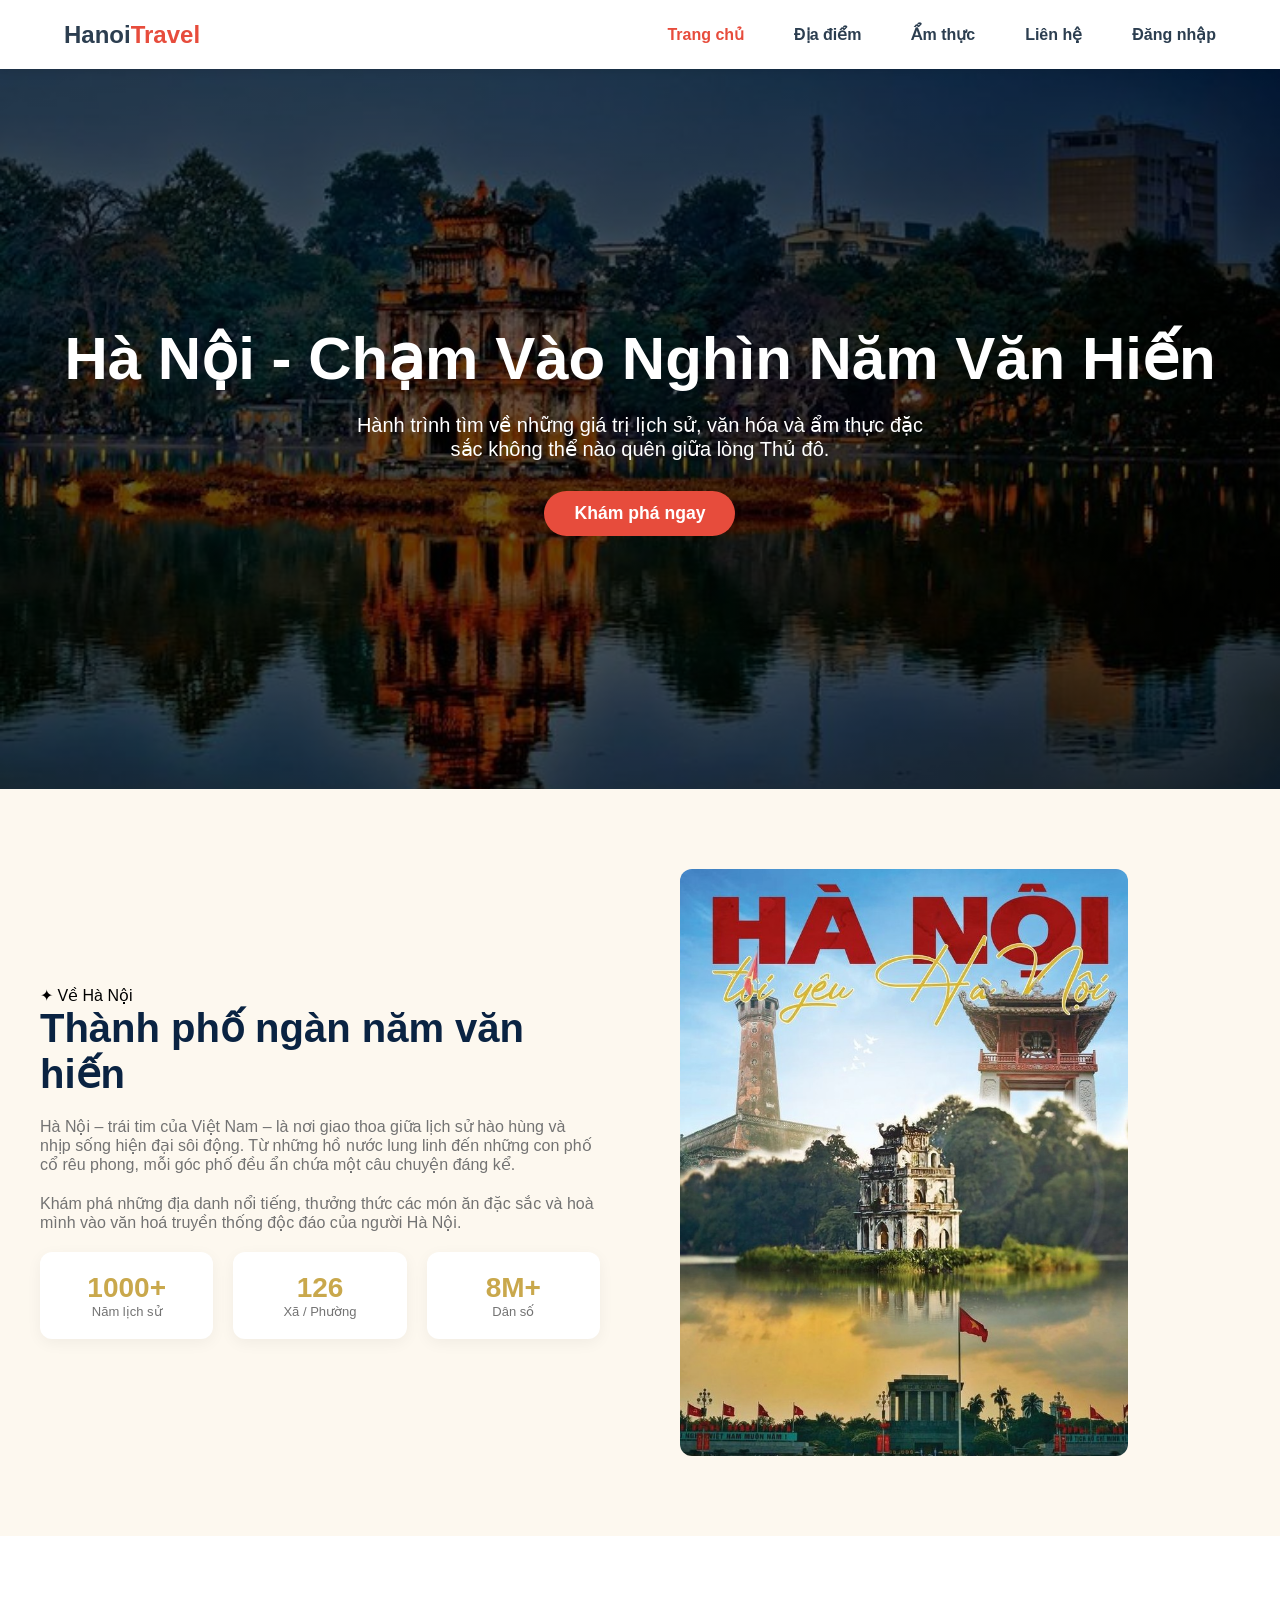
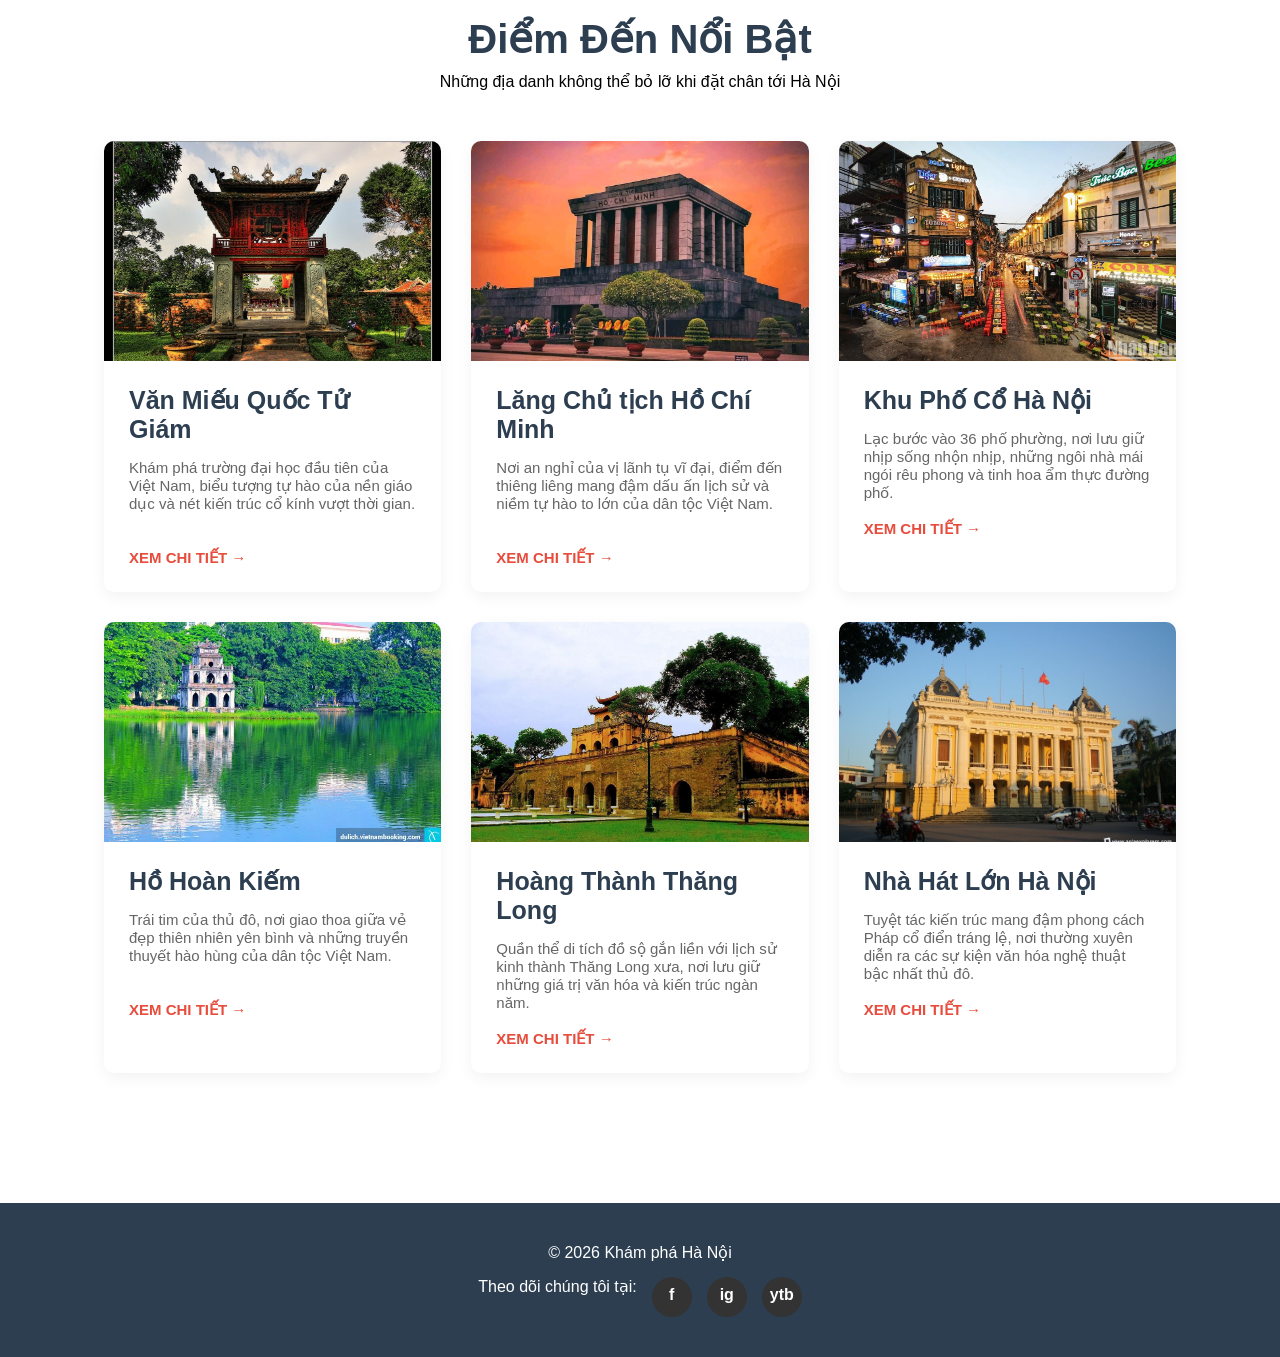
==== index.html @ e605c624 "first commit" ====
<!doctype html>
<html lang="vi">
  <head>
    <meta charset="UTF-8" />
    <meta name="viewport" content="width=device-width, initial-scale=1.0" />
    <title>Khám phá Hà Nội</title>
    <link rel="stylesheet" href="style.css" />
  </head>
  <body>
    <header class="header">
      <div class="logo">
        <a href="index.html"
          ><h2>Hanoi<span>Travel</span></h2></a
        >
      </div>

      <input type="checkbox" id="menu-toggle" class="menu-toggle" />
      <label for="menu-toggle" class="nut-menu">
        <span></span>
        <span></span>
        <span></span>
      </label>

      <nav class="menu">
        <ul>
          <li><a href="index.html" class="active">Trang chủ</a></li>
          <li><a href="#featured">Địa điểm</a></li>
          <li><a href="amthuc.html">Ẩm thực</a></li>
          <li><a href="lienhe.html">Liên hệ</a></li>
        </ul>
      </nav>
      <a href="dangnhap.html" class="login" id="authButton">Đăng nhập</a>
    </header>

    <section class="banner">
      <div class="banner-noidung">
        <h1>Hà Nội - Chạm Vào Nghìn Năm Văn Hiến</h1>
        <p>
          Hành trình tìm về những giá trị lịch sử, văn hóa và ẩm thực đặc sắc
          không thể nào quên giữa lòng Thủ đô.
        </p>
        <a href="#featured" class="nutkhampha">Khám phá ngay</a>
      </div>
    </section>
    <section class="khu-vuc gioi-thieu">
      <div class="khung">
        <div class="luoi-gioi-thieu">
          <div class="noi-dung">
            <div class="nhan-muc">✦ Về Hà Nội</div>
            <h2>Thành phố ngàn năm văn hiến</h2>

            <p>
              Hà Nội – trái tim của Việt Nam – là nơi giao thoa giữa lịch sử hào
              hùng và nhịp sống hiện đại sôi động. Từ những hồ nước lung linh
              đến những con phố cổ rêu phong, mỗi góc phố đều ẩn chứa một câu
              chuyện đáng kể.
            </p>

            <p>
              Khám phá những địa danh nổi tiếng, thưởng thức các món ăn đặc sắc
              và hoà mình vào văn hoá truyền thống độc đáo của người Hà Nội.
            </p>

            <div class="thong-ke">
              <div class="o-thong-ke">
                <span class="so">1000+</span>
                <div class="nhan">Năm lịch sử</div>
              </div>

              <div class="o-thong-ke">
                <span class="so">126</span>
                <div class="nhan">Xã / Phường</div>
              </div>

              <div class="o-thong-ke">
                <span class="so">8M+</span>
                <div class="nhan">Dân số</div>
              </div>
            </div>
          </div>
          <div class="hinh">
            <img src="img/hanoi.jpg" alt="Hà Nội" />
          </div>
        </div>
      </div>
    </section>
    <section id="featured" class="diemnoibat">
      <div class="tieude">
        <h2>Điểm Đến Nổi Bật</h2>
        <p>Những địa danh không thể bỏ lỡ khi đặt chân tới Hà Nội</p>
      </div>

      <div class="luoi">
        <article class="baiviet">
          <div class="anh">
            <img src="img/vanmieu.jpg" alt="Văn Miếu" />
          </div>
          <div class="nd">
            <h3>Văn Miếu Quốc Tử Giám</h3>
            <p>
              Khám phá trường đại học đầu tiên của Việt Nam, biểu tượng tự hào
              của nền giáo dục và nét kiến trúc cổ kính vượt thời gian.
            </p>
            <a href="diadiem/vanmieu.html" class="chitiet"
              >Xem chi tiết &rarr;</a
            >
          </div>
        </article>
        <article class="baiviet">
          <div class="anh">
            <img src="img/langchutich.jpg" alt="Lăng Chủ tịch Hồ Chí Minh" />
          </div>
          <div class="nd">
            <h3>Lăng Chủ tịch Hồ Chí Minh</h3>
            <p>
              Nơi an nghỉ của vị lãnh tụ vĩ đại, điểm đến thiêng liêng mang đậm
              dấu ấn lịch sử và niềm tự hào to lớn của dân tộc Việt Nam.
            </p>
            <a href="diadiem/lang.html" class="chitiet">Xem chi tiết &rarr;</a>
          </div>
        </article>

        <article class="baiviet">
          <div class="anh">
            <img src="img/phoco.jpg" alt="Phố Cổ Hà Nội" />
          </div>
          <div class="nd">
            <h3>Khu Phố Cổ Hà Nội</h3>
            <p>
              Lạc bước vào 36 phố phường, nơi lưu giữ nhịp sống nhộn nhịp, những
              ngôi nhà mái ngói rêu phong và tinh hoa ẩm thực đường phố.
            </p>
            <a href="diadiem/khuphoco.html" class="chitiet"
              >Xem chi tiết &rarr;</a
            >
          </div>
        </article>

        <article class="baiviet">
          <div class="anh">
            <img src="img/hohoankiem.jpg" alt="Hồ Hoàn Kiếm" />
          </div>
          <div class="nd">
            <h3>Hồ Hoàn Kiếm</h3>
            <p>
              Trái tim của thủ đô, nơi giao thoa giữa vẻ đẹp thiên nhiên yên
              bình và những truyền thuyết hào hùng của dân tộc Việt Nam.
            </p>
            <a href="diadiem/hohoankiem.html" class="chitiet"
              >Xem chi tiết &rarr;</a
            >
          </div>
        </article>
        <article class="baiviet">
          <div class="anh">
            <img
              src="img/hoangthanhthanglong.jpg"
              alt="Hoàng Thành Thăng Long"
            />
          </div>
          <div class="nd">
            <h3>Hoàng Thành Thăng Long</h3>
            <p>
              Quần thể di tích đồ sộ gắn liền với lịch sử kinh thành Thăng Long
              xưa, nơi lưu giữ những giá trị văn hóa và kiến trúc ngàn năm.
            </p>
            <a href="diadiem/thanglong.html" class="chitiet"
              >Xem chi tiết &rarr;</a
            >
          </div>
        </article>
        <article class="baiviet">
          <div class="anh">
            <img src="img/nhahatlon.jpg" alt="Nhà Hát Lớn Hà Nội" />
          </div>
          <div class="nd">
            <h3>Nhà Hát Lớn Hà Nội</h3>
            <p>
              Tuyệt tác kiến trúc mang đậm phong cách Pháp cổ điển tráng lệ, nơi
              thường xuyên diễn ra các sự kiện văn hóa nghệ thuật bậc nhất thủ
              đô.
            </p>
            <a href="diadiem/nhahat.html" class="chitiet"
              >Xem chi tiết &rarr;</a
            >
          </div>
        </article>
      </div>
    </section>

    <footer class="footer">
      <p>&copy; 2026 Khám phá Hà Nội</p>
      <div class="mangxh">
        <span>Theo dõi chúng tôi tại:</span>
        <a href="https://facebook.com" class="lienket fb" target="_blank">f</a>
        <a
          href="https://instagram.com"
          class="lienket instagram"
          target="_blank"
          >ig</a
        >
        <a href="https://youtube.com" class="lienket ytb" target="_blank"
          >ytb</a
        >
      </div>
    </footer>
    <script src="script.js"></script>
  </body>
</html>
---- style.css ----
* {
  margin: 0;
  padding: 0;
  box-sizing: border-box;
  font-family: "Segoe UI", Tahoma, Geneva, Verdana, sans-serif;
}
a {
  text-decoration: none;
  color: inherit;
}
.header {
  display: flex;
  justify-content: space-between;
  align-items: center;
  padding: 15px 5%;
  background-color: #ffffff;
  box-shadow: 0 2px 10px rgba(0, 0, 0, 0.1);
  position: sticky;
  top: 0;
  z-index: 1000;
}
.logo h2 {
  color: #2c3e50;
  font-size: 24px;
}
.logo span {
  color: #e74c3c;
}
.menu {
  padding: 10px 50px;
  margin-left: auto;
}
.menu ul {
  display: flex;
  list-style: none;
  gap: 50px;
  align-items: center;
}
.menu a {
  color: #2c3e50;
  transition: color 0.3s;
  font-weight: 700;
}
.menu a:hover,
.menu a.active {
  color: #e74c3c;
}
.header-right {
  display: flex;
  align-items: center;
  gap: 20px;
}

.login {
  font-weight: bold;
  color: #2c3e50;
}

.menu-toggle {
  display: none;
}
.nut-menu {
  display: none;
  flex-direction: column;
  cursor: pointer;
  gap: 4px;
  padding: 5px;
}
.nut-menu span {
  width: 25px;
  height: 3px;
  background: #555;
  transition: 0.3s;
  border-radius: 2px;
}
.menu ul {
  transition: all 0.3s ease;
}
.menu-toggle:checked ~ .menu ul {
  opacity: 1;
  visibility: visible;
  transform: translateY(0);
}
.banner {
  background-image:
    linear-gradient(rgba(0, 0, 0, 0.6), rgba(0, 0, 0, 0.6)), url("img/ho.jpg");
  background-position: center;
  background-size: cover;
  background-repeat: no-repeat;
  height: 80vh;
  display: flex;
  justify-content: center;
  align-items: center;
  text-align: center;
  color: white;
  padding: 0 20px;
}
.banner-noidung h1 {
  font-size: 60px;
  margin-bottom: 20px;
}
.banner-noidung p {
  font-size: 20px;
  margin-bottom: 30px;
  max-width: 600px;
  margin-left: auto;
  margin-right: auto;
}
.nutkhampha {
  display: inline-block;
  background-color: #e74c3c;
  color: white;
  padding: 12px 30px;
  border-radius: 25px;
  font-size: 1.1rem;
  font-weight: bold;
  transition:
    background-color 0.3s,
    transform 1s;
}
.nutkhampha:hover {
  background-color: #c0392b;
  transform: translateY(-3px);
}

.khu-vuc {
  padding: 80px 30px;
}

.khu-vuc-nho {
  padding: 50px 30px;
}

.khung {
  max-width: 1200px;
  margin: 0 auto;
}

.gioi-thieu {
  background: #fdf8ef;
}

.luoi-gioi-thieu {
  display: grid;
  grid-template-columns: 1fr 1fr;
  gap: 80px;
  align-items: center;
}

.noi-dung h2 {
  font-size: 40px;
  font-weight: bold;
  color: #0a2342;
  margin-bottom: 20px;
}

.noi-dung p {
  color: #737373;
  margin-bottom: 20px;
}

.thong-ke {
  display: flex;
  grid-template-columns: repeat(3, 1fr);
  justify-content: center;
  gap: 20px;
}

.o-thong-ke {
  flex: 1;
  text-align: center;
  padding: 20px;
  background: #fff;
  border-radius: 12px;
  box-shadow: 0 4px 15px rgba(0, 0, 0, 0.05);
}

.so {
  font-size: 28px;
  font-weight: bold;
  color: #c9a84c;
}

.nhan {
  font-size: 13px;
  color: #737373;
}

.hinh {
  position: relative;
  border-radius: 12px;
  overflow: hidden;
  width: 80%;
}

.hinh img {
  width: 100%;
  height: auto;
  display: block;
}

.diemnoibat {
  padding: 80px 5%;
  max-width: 1200px;
  margin: 0 auto;
}
.tieude {
  text-align: center;
  margin-bottom: 50px;
}
.tieude h2 {
  font-size: 40px;
  color: #2c3e50;
  margin-bottom: 10px;
}
.luoi {
  display: grid;
  grid-template-columns: repeat(auto-fit, minmax(300px, 1fr));
  gap: 30px;
}
.baiviet {
  background: white;
  border-radius: 10px;
  overflow: hidden;
  box-shadow: 0 5px 15px rgba(0, 0, 0, 0.05);
  transition:
    transform 0.3s ease,
    box-shadow 0.3s ease;
}
.baiviet:hover {
  transform: translateY(-10px);
  box-shadow: 0 15px 30px rgba(0, 0, 0, 0.15);
}
.anh {
  width: 100%;
  height: 220px;
  overflow: hidden;
}
.anh img {
  width: 100%;
  height: 100%;
  object-fit: cover;
  transition: transform 0.5s ease;
}
.baiviet:hover .anh img {
  transform: scale(1.1);
}
.nd {
  padding: 25px;
}
.nd h3 {
  font-size: 25px;
  color: #2c3e50;
  margin-bottom: 15px;
}
.nd p {
  color: #666;
  font-size: 15px;
  margin-bottom: 20px;
  height: 70px;
}
.chitiet {
  color: #e74c3c;
  font-weight: bold;
  font-size: 15px;
  text-transform: uppercase;
}
.chitiet:hover {
  text-decoration: underline;
}
.footer {
  background-color: #2c3e50;
  color: white;
  text-align: center;
  padding: 40px 20px;
  margin-top: 50px;
}

.mangxh {
  display: flex;
  justify-content: center;
  gap: 15px;
  margin-top: 15px;
}

.footer .lienket {
  display: flex;
  align-items: center;
  justify-content: center;
  width: 40px;
  height: 40px;
  border-radius: 50%;
  color: white;
  text-decoration: none;
  font-weight: bold;
  transition: 0.3s ease;
  font-family: "Segoe UI", Arial, sans-serif;
}

.lienket.fb {
  background-color: #333;
  font-size: 16px;
  text-transform: lowercase;
  padding-bottom: 4px;
}
.lienket.instagram {
  background-color: #333;
  font-size: 16px;
  text-transform: lowercase;
  padding-bottom: 4px;
}
.lienket.ytb {
  background-color: #333;
  font-size: 16px;
  text-transform: lowercase;
  padding-bottom: 4px;
}
.footer .lienket:hover {
  transform: translateY(-3px);
  filter: brightness(1.2);
}

.lienket.fb:hover {
  background: #3b5998;
}
.lienket.instagram:hover {
  background: #e1306c;
}

.lienket.ytb:hover {
  background: #ff0000;
}
/* chi tiết */

.trang-chitiet {
  max-width: 900px;
  margin: 40px auto;
  padding: 30px;
  background: #ffffff;
  border-radius: 12px;
  box-shadow: 0 5px 20px rgba(0, 0, 0, 0.05);
}
.dieuhuong {
  display: flex;
  list-style: none;
  gap: 8px;
  color: #7f8c8d;
  font-size: 0.95rem;
  margin-bottom: 25px;
}
.dieuhuong a {
  color: #555;
  font-weight: 500;
}
.dieuhuong a:hover {
  color: #e74c3c;
}
.phan-dau-chitiet h1 {
  font-size: 40px;
  color: #2c3e50;
  margin-bottom: 25px;
  line-height: 1.5;
}
.anh-bia {
  width: 100%;
  height: 450px;
  border-radius: 10px;
  overflow: hidden;
  margin-bottom: 30px;
}
.anh-bia img {
  width: 100%;
  height: 100%;
  object-fit: cover;
}
.noidung-baiviet p {
  font-size: 16px;
  line-height: 1.8;
  color: #444;
  margin-bottom: 20px;
  text-align: justify;
}
.noidung-baiviet h3 {
  margin: 35px 0 15px 0;
  color: #e74c3c;
  border-left: 5px solid #e74c3c;
  padding-left: 12px;
  font-size: 20px;
}
.bangthongtin {
  width: 100%;
  border-collapse: collapse;
  margin-bottom: 30px;
  border-radius: 8px;
  overflow: hidden;
}
.bangthongtin th,
.bangthongtin td {
  border: 1px solid #e0e0e0;
  padding: 15px;
  text-align: left;
}
.bangthongtin th {
  color: #2c3e50;
  font-weight: bold;
  font-size: 1.1rem;
}
.ban-do {
  border-radius: 10px;
  overflow: hidden;
  margin-bottom: 40px;
  border: 1px solid #eee;
}
.khu-vuc-binh-luan {
  border-top: 2px solid #f1f2f6;
  padding-top: 30px;
  margin-top: 40px;
}
.khu-vuc-binh-luan h3 {
  color: #2c3e50;
  margin-bottom: 20px;
}
.form-binh-luan textarea {
  width: 100%;
  height: 120px;
  padding: 15px;
  border: 1px solid #ddd;
  border-radius: 8px;
  font-size: 16px;
  margin-bottom: 15px;
  outline: none;
}
.guidanhgia {
  background: #2c3e50;
  color: white;
  border: none;
  padding: 12px 25px;
  border-radius: 6px;
  cursor: pointer;
  font-weight: bold;
  font-size: 16px;
  transition: background 0.3s;
}
.guidanhgia:hover {
  background: #e74c3c;
}
.danh-sach-binh-luan {
  margin-top: 40px;
}
.item-binh-luan {
  display: flex;
  gap: 15px;
  margin-bottom: 25px;
  padding-bottom: 25px;
  border-bottom: 1px dashed #e0e0e0;
}
.avatar {
  width: 50px;
  height: 50px;
  background: #e74c3c;
  color: white;
  border-radius: 50%;
  display: flex;
  justify-content: center;
  align-items: center;
  font-size: 20px;
  font-weight: bold;
  flex-shrink: 0;
}
.noidung-bl h4 {
  margin-bottom: 8px;
  color: #2c3e50;
  font-size: 16px;
}
.noidung-bl p {
  font-size: 16px;
  color: #555;
  margin-bottom: 8px;
  line-height: 1.5;
}
.sao {
  color: #f39c12;
  font-size: 16px;
  margin-left: 5px;
}
.thoigian {
  font-size: 14px;
  color: #95a5a6;
}
/*ẩm thực*/
.section {
  padding: 80px 30px;
}
.section-sm {
  padding: 50px 30px;
}
.container {
  max-width: 1200px;
  margin: 0 auto;
}
.section-header {
  text-align: center;
  margin-bottom: 50px;
}
.section-tag {
  display: inline-block;
  color: #c9a84c;
  font-size: 0.8rem;
  font-weight: 600;
  letter-spacing: 3px;
  text-transform: uppercase;
  margin-bottom: 0.75rem;
}
.section-header h2 {
  font-family: "Playfair Display", serif;
  font-size: clamp(2rem, 4vw, 3rem);
  color: #0a2342;
  font-weight: 700;
  line-height: 1.2;
}
.section-header p {
  color: #737373;
  margin-top: 1rem;
  font-size: 1.05rem;
  max-width: 550px;
  margin-left: auto;
  margin-right: auto;
}
.divider {
  width: 60px;
  height: 3px;
  background: linear-gradient(to right, #c9a84c, #e8c96d);
  margin: 1rem auto 0;
  border-radius: 2px;
}

.grid-3 {
  display: grid;
  grid-template-columns: repeat(3, 1fr);
  gap: 2rem;
}
.grid-2 {
  display: grid;
  grid-template-columns: repeat(2, 1fr);
  gap: 2rem;
}

.card {
  background: #ffffff;
  border-radius: 20px;
  overflow: hidden;
  box-shadow: 0 2px 8px rgba(10, 35, 66, 0.08);
  border: 1px solid rgba(0, 0, 0, 0.06);
  transition: all 0.35s cubic-bezier(0.4, 0, 0.2, 1);
}

.card:hover {
  transform: translateY(-6px);
  box-shadow: 0 20px 48px rgba(10, 35, 66, 0.18);
}
.card-img {
  height: 220px;
  overflow: hidden;
  position: relative;
}
.card-img img {
  width: 100%;
  height: 100%;
  object-fit: cover;
  transition: transform 0.5s ease;
}
.card:hover .card-img img {
  transform: scale(1.08);
}
.card-body {
  padding: 1.5rem;
}
.card-tag {
  display: inline-block;
  background: rgba(201, 168, 76, 0.12);
  color: #c9a84c;
  font-size: 0.72rem;
  font-weight: 700;
  letter-spacing: 1.5px;
  text-transform: uppercase;
  padding: 0.25rem 0.7rem;
  border-radius: 4px;
  margin-bottom: 0.75rem;
}
.card-tag.popular {
  background: rgba(21, 101, 192, 0.1);
  color: #1565c0;
}
.card h3 {
  font-family: "Playfair Display", serif;
  font-size: 1.2rem;
  font-weight: 700;
  color: #0a2342;
  margin-bottom: 0.6rem;
}
.card p {
  color: #737373;
  font-size: 0.9rem;
  line-height: 1.65;
  margin-bottom: 1.2rem;
}
.card-price {
  display: flex;
  align-items: center;
  justify-content: space-between;
  margin-bottom: 1.2rem;
}
.price {
  font-weight: 700;
  color: #0a2342;
  font-size: 1rem;
}
.price-note {
  font-size: 0.78rem;
  color: #737373;
}
.baiviet .card-price {
  border-top: 1px dashed #eee;
  padding-top: 10px;
  margin-top: 10px;
  display: flex;
  align-items: baseline;
  gap: 5px;
}
.tags {
  margin-bottom: 8px;
}

.tag-dacsan,
.tag-noibat,
.tag-duongpho {
  font-size: 0.75rem;
  background: #fdf2f2;
  color: #e74c3c;
  padding: 2px 8px;
  border-radius: 4px;
  margin-right: 5px;
}
.khu-vuc-am-thuc {
  padding: 80px 5%;
  max-width: 1200px;
  margin: 0 auto;
}
.khung-luoi-am-thuc {
  max-width: 1200px;
  margin: 0 auto;
  display: grid;
  grid-template-columns: repeat(3, 1fr);
  gap: 30px;
}
/*liên hệ*/

.khu-vuc-lien-he {
  display: flex;
  flex-wrap: wrap;
  gap: 50px;
  max-width: 1100px;
  margin: 60px auto;
  padding: 0 5%;
}
.thong-tin-lh,
.form-lh {
  flex: 1;
  min-width: 300px;
}
.thong-tin-lh h3,
.form-lh h3 {
  font-size: 1.8rem;
  color: #2c3e50;
  margin-bottom: 20px;
  border-bottom: 3px solid #e74c3c;
  display: inline-block;
  padding-bottom: 5px;
}
.thong-tin-lh p {
  color: #555;
  line-height: 1.6;
  margin-bottom: 25px;
}
.danh-sach-lh {
  list-style: none;
  margin-bottom: 30px;
}
.danh-sach-lh li {
  margin-bottom: 15px;
  font-size: 1.05rem;
  color: #444;
}
.form-lh {
  background: #ffffff;
  padding: 35px;
  border-radius: 15px;
  box-shadow: 0 10px 30px rgba(0, 0, 0, 0.05);
}
.nhom-nhap-lieu {
  margin-bottom: 20px;
}
.nhom-nhap-lieu label {
  display: block;
  font-weight: 600;
  margin-bottom: 8px;
  color: #2c3e50;
}
.nhom-nhap-lieu input,
.nhom-nhap-lieu textarea {
  width: 100%;
  padding: 12px 15px;
  border: 1px solid #ccc;
  border-radius: 8px;
  font-family: inherit;
  font-size: 1rem;
  background: #f9f9f9;
  transition: all 0.3s ease;
  outline: none;
}
.nut-gui-tin {
  width: 100%;
  background: #e74c3c;
  color: white;
  font-size: 1.1rem;
  font-weight: bold;
  padding: 15px;
  border: none;
  border-radius: 8px;
  cursor: pointer;
  transition: transform 0.2s;
}
.nut-gui-tin:hover {
  transform: translateY(-2px);
}
.error-message {
  color: #e74c3c;
  font-size: 14px;
  margin-top: 5px;
  display: block;
}

/* đăng nhập/đăng kí*/
.auth-page {
  min-height: calc(100vh - 80px);
  display: flex;
  justify-content: center;
  align-items: center;
  padding: 80px 5%;
  background: #f2f3f7;
}

.auth-card {
  width: 100%;
  max-width: 380px;
  padding: 38px 36px;
  border-radius: 24px;
  background: #ffffff;
  box-shadow: 0 24px 60px rgba(0, 0, 0, 0.08);
}

.auth-card h2 {
  margin-bottom: 10px;
  color: #2c3e50;
  font-size: 16px;
  text-align: center;
}

.auth-card p {
  margin-bottom: 30px;
  color: #656f7a;
  line-height: 1.5;
  text-align: center;
}

.form-group {
  margin-bottom: 20px;
}

.form-group label {
  display: block;
  margin-bottom: 10px;
  font-weight: 700;
  color: #2c3e50;
}

.form-group input {
  width: 100%;
  padding: 14px 16px;
  border: 1px solid #d8d8d8;
  border-radius: 14px;
  font-family: inherit;
  font-size: 14px;
  background: #fafbfc;
}

.auth-action {
  display: flex;
  justify-content: flex-end;
  align-items: center;
  margin-bottom: 24px;
}

.auth-action a {
  color: #e74c3c;
  font-weight: 700;
  text-decoration: none;
}

.auth-action a:hover {
  text-decoration: underline;
}

.auth-card button {
  width: 100%;
  border: none;
  border-radius: 14px;
  padding: 12px 18px;
  background: #e74c3c;
  color: #ffffff;
  font-size: 14px;
  font-weight: 700;
  cursor: pointer;
  transition: transform 0.2s;
}

.auth-card button:hover {
  transform: translateY(-2px);
}

.back-home {
  display: flex;
  justify-content: center;
  margin-top: 20px;
}

.quay-lai {
  display: inline-block;
  width: 100%;
  margin-top: 15px;
  color: #e74c3c;
  background: #ffffff;
  font-weight: 700;
  font-size: 14px;
  padding: 12px 18px;
  border-radius: 14px;
  border: 2px solid #e74c3c;
  cursor: pointer;
  text-align: center;
  text-decoration: none;
  box-sizing: border-box;
  transition: transform 0.2s;
}

.quay-lai:hover {
  transform: translateY(-5px);
}

@media (max-width: 768px) {
  .header {
    display: flex;
    justify-content: space-between;
    align-items: center;
    flex-wrap: nowrap;
    padding: 10px 4%;
    position: relative;
  }
  .header-right {
    display: flex;
    align-items: center;
    gap: 15px;
    flex-shrink: 0;
    margin-left: 10px;
  }
  .menu-toggle {
    display: none;
  }
  .nut-menu {
    display: flex;
    flex-direction: column;
    cursor: pointer;
    gap: 4px;
    margin-right: auto;
    padding: 6px;
    border-radius: 8px;
    background: rgba(255, 255, 255, 0.95);
    box-shadow: 0 2px 6px rgba(0, 0, 0, 0.08);
    order: 1;
  }
  .nut-menu span {
    width: 22px;
    height: 2px;
    background-color: #555;
    transition: 0.3s;
  }
  .menu ul {
    gap: 0;
    opacity: 0;
    visibility: hidden;
    transform: translateY(-2px);
    position: absolute;
    top: 100%;
    right: 10px;
    min-width: 200px;
    background-color: #fff;
    flex-direction: column;
    padding: 0;
    border-radius: 12px;
    box-shadow: 0 4px 16px rgba(0, 0, 0, 0.12);
    z-index: 1000;
    overflow: hidden;
    transition: all 0.3s ease;
  }
  .login {
    order: 2;
    font-size: 14px;
    font-weight: 600;
    white-space: nowrap;
    color: #2c3e50;
  }
  .menu li {
    margin: 0;
    width: 100%;
    text-align: left;
  }
  .menu a {
    display: block;
    padding: 12px 20px;
    font-size: 0.95rem;
    font-weight: 700;
    color: #2c3e50;
    transition: background 0.2s;
  }
  .menu a:hover {
    background-color: #f9f9f9;
    color: #e74c3c;
  }

  img {
    max-width: 100%;
    height: auto;
  }

  .header {
    padding: 10px 5%;
    flex-wrap: wrap;
    position: relative;
  }
  .logo h2 {
    font-size: 20px;
  }
  .banner {
    height: 60vh;
    padding: 0 10px;
  }
  .banner-noidung h1 {
    font-size: 40px;
  }
  .banner-noidung p {
    font-size: 16px;
  }
  .nutkhampha {
    padding: 10px 20px;
    font-size: 1rem;
  }
  .luoi-gioi-thieu {
    display: grid;
    grid-template-columns: 1fr;
    gap: 30px;
  }

  .hinh {
    width: 85%; 
    max-width: 350px; 
    margin: 20px auto; 
    border-radius: 12px; 
    overflow: hidden; 
    box-shadow: 0 4px 12px rgba(0, 0, 0, 0.1);
  }

  .thong-ke {
    display: flex;
    flex-wrap: wrap;
    gap: 10px;
  }
  .o-thong-ke {
    flex: 1;
    min-width: 100px;
    padding: 15px 5px;
  }
  .diemnoibat {
    padding: 40px 5%;
  }
  .tieude h2 {
    font-size: 30px;
  }
  .khung {
    grid-template-columns: 1fr;
    gap: 20px;
  }
  .baiviet {
    margin: 0 auto;
    max-width: 100%;
  }
  .anh {
    height: 200px;
  }
  .nd {
    padding: 20px;
  }
  .nd h3 {
    font-size: 20px;
  }
  .nd p {
    font-size: 14px;
    height: auto;
  }
  .footer {
    padding: 20px 10px;
  }
  .trang-chitiet {
    margin: 20px auto;
    padding: 20px;
  }
  .phan-dau-chitiet h1 {
    font-size: 1.8rem;
  }
  .anh-bia {
    height: 300px;
  }
  .noidung-baiviet p {
    font-size: 1rem;
  }
  .noidung-baiviet h3 {
    font-size: 1.2rem;
  }
  .bangthongtin th,
  .bangthongtin td {
    padding: 10px;
    font-size: 0.9rem;
  }
  .khu-vuc-am-thuc {
    padding: 40px 5%;
  }
  .khung-luoi-am-thuc {
    grid-template-columns: 1fr;
    gap: 20px;
  }
  .the-mon-an {
    height: 300px;
  }
  .ten-mon {
    font-size: 1.5rem;
  }
  .mo-ta-mon {
    font-size: 1rem;
  }
  .khu-vuc-lien-he {
    flex-direction: column;
    gap: 30px;
    margin: 40px auto;
  }
  .thong-tin-lh,
  .form-lh {
    min-width: 100%;
  }
  .form-lh {
    padding: 20px;
  }
  .auth-page {
    padding: 40px 5%;
  }
  .auth-card {
    padding: 20px 18px;
  }
  .auth-card h2 {
    font-size: 1.5rem;
  }
}
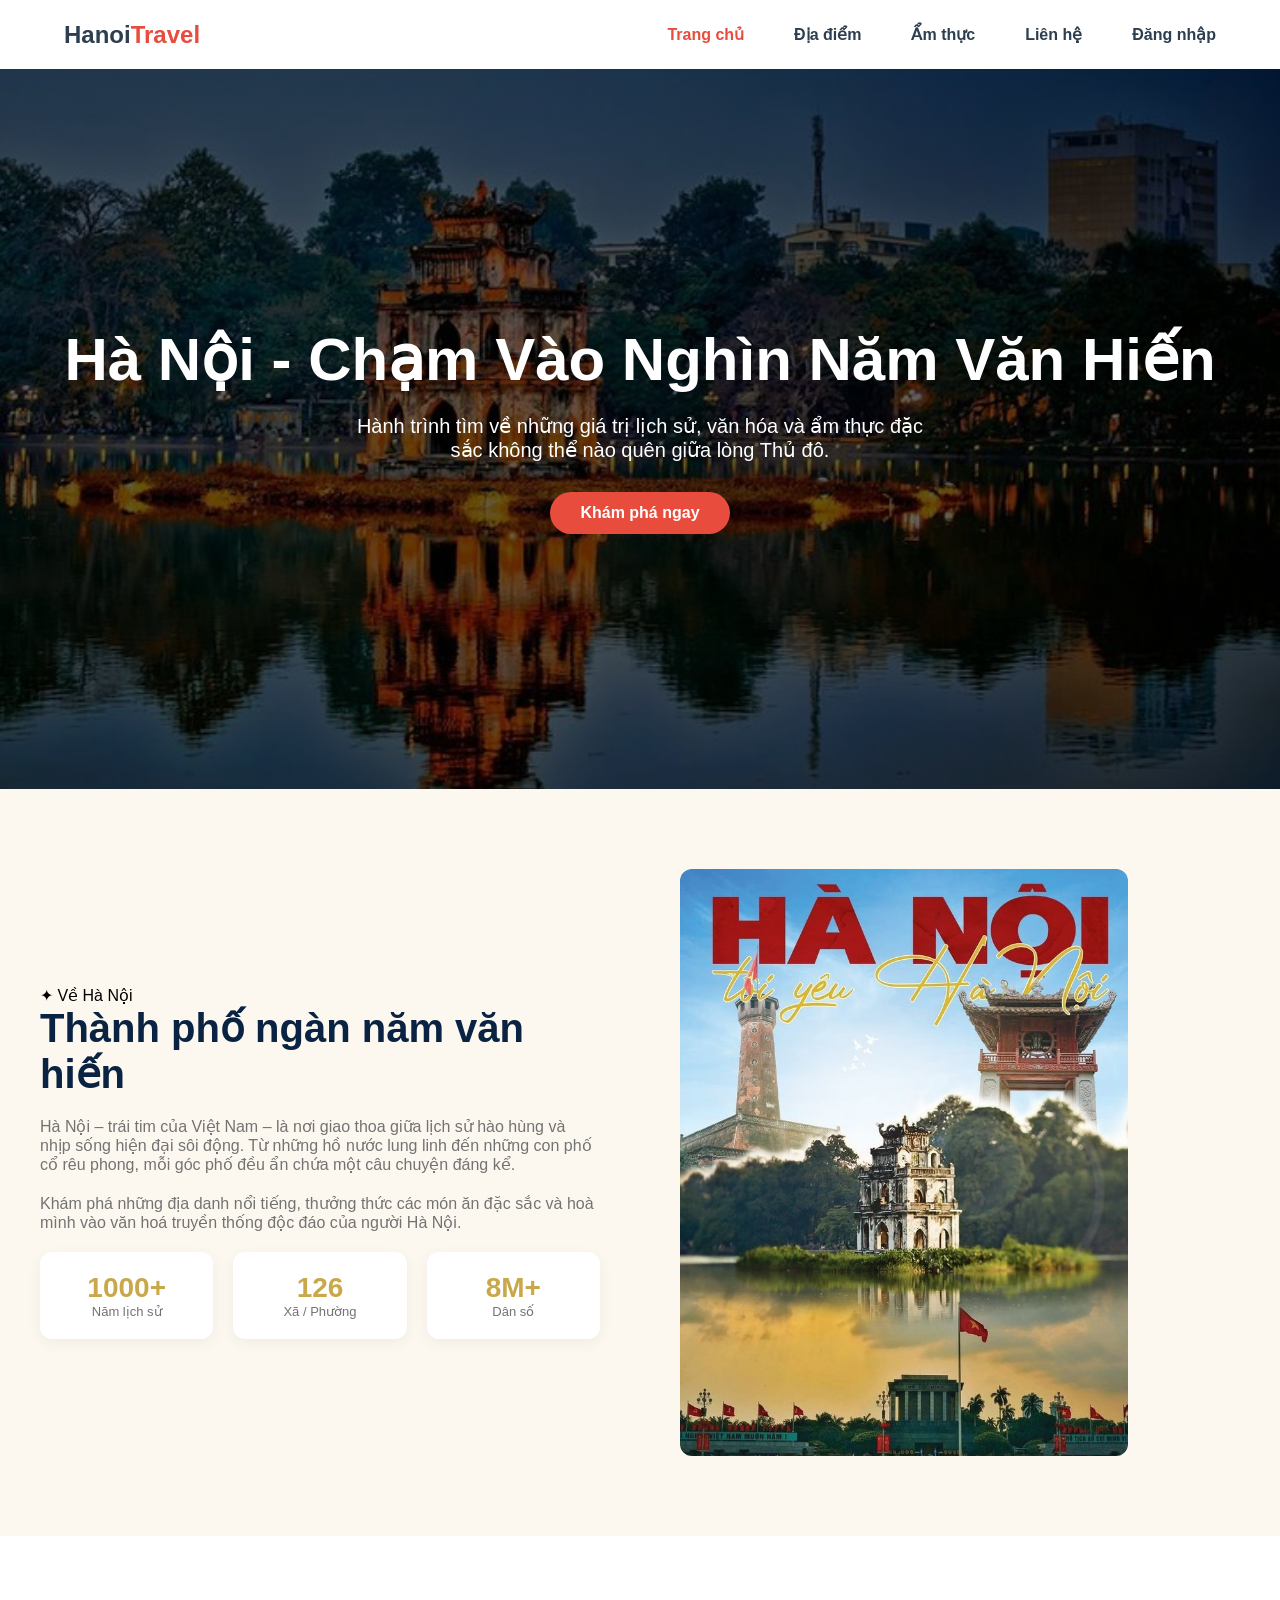
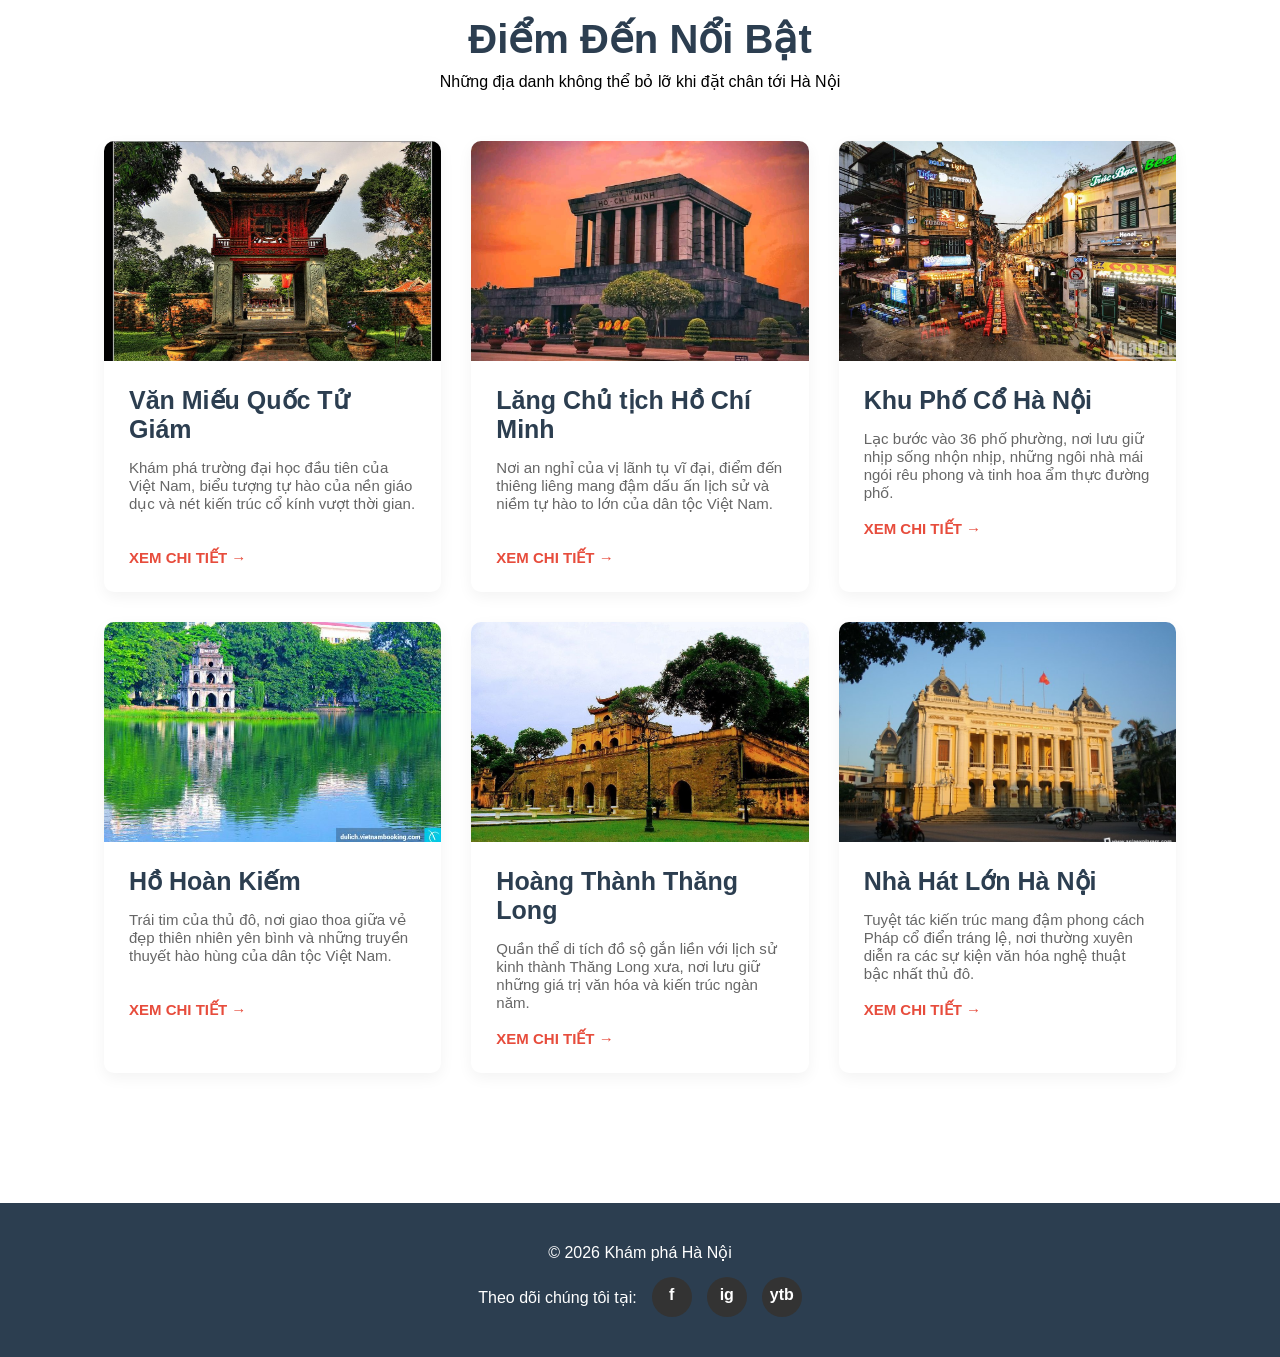
==== commit a6a66084: "Update index.html" ====
--- a/index.html
+++ b/index.html
@@ -46,7 +46,7 @@
       <div class="khung">
         <div class="luoi-gioi-thieu">
           <div class="noi-dung">
-            <div class="nhan-muc">✦ Về Hà Nội</div>
+            <span>✦ Về Hà Nội</span>
             <h2>Thành phố ngàn năm văn hiến</h2>
 
             <p>
@@ -64,17 +64,16 @@
             <div class="thong-ke">
               <div class="o-thong-ke">
                 <span class="so">1000+</span>
-                <div class="nhan">Năm lịch sử</div>
+                <div class="chu">Năm lịch sử</div>
               </div>
-
               <div class="o-thong-ke">
                 <span class="so">126</span>
-                <div class="nhan">Xã / Phường</div>
+                <div class="chu">Xã / Phường</div>
               </div>
 
               <div class="o-thong-ke">
                 <span class="so">8M+</span>
-                <div class="nhan">Dân số</div>
+                <div class="chu">Dân số</div>
               </div>
             </div>
           </div>
--- a/style.css
+++ b/style.css
@@ -14,7 +14,6 @@
   align-items: center;
   padding: 15px 5%;
   background-color: #ffffff;
-  box-shadow: 0 2px 10px rgba(0, 0, 0, 0.1);
   position: sticky;
   top: 0;
   z-index: 1000;
@@ -39,18 +38,12 @@
 .menu a {
   color: #2c3e50;
   transition: color 0.3s;
-  font-weight: 700;
+  font-weight: bold;
 }
 .menu a:hover,
 .menu a.active {
   color: #e74c3c;
 }
-.header-right {
-  display: flex;
-  align-items: center;
-  gap: 20px;
-}
-
 .login {
   font-weight: bold;
   color: #2c3e50;
@@ -112,11 +105,9 @@
   color: white;
   padding: 12px 30px;
   border-radius: 25px;
-  font-size: 1.1rem;
+  font-size: 16px;
   font-weight: bold;
-  transition:
-    background-color 0.3s,
-    transform 1s;
+  transition: transform 0.3s;
 }
 .nutkhampha:hover {
   background-color: #c0392b;
@@ -125,10 +116,6 @@
 
 .khu-vuc {
   padding: 80px 30px;
-}
-
-.khu-vuc-nho {
-  padding: 50px 30px;
 }
 
 .khung {
@@ -161,7 +148,6 @@
 
 .thong-ke {
   display: flex;
-  grid-template-columns: repeat(3, 1fr);
   justify-content: center;
   gap: 20px;
 }
@@ -181,7 +167,7 @@
   color: #c9a84c;
 }
 
-.nhan {
+.chu {
   font-size: 13px;
   color: #737373;
 }
@@ -279,6 +265,7 @@
 .mangxh {
   display: flex;
   justify-content: center;
+  align-items: center;
   gap: 15px;
   margin-top: 15px;
 }
@@ -317,7 +304,6 @@
 }
 .footer .lienket:hover {
   transform: translateY(-3px);
-  filter: brightness(1.2);
 }
 
 .lienket.fb:hover {
@@ -331,7 +317,6 @@
   background: #ff0000;
 }
 /* chi tiết */
-
 .trang-chitiet {
   max-width: 900px;
   margin: 40px auto;
@@ -345,7 +330,7 @@
   list-style: none;
   gap: 8px;
   color: #7f8c8d;
-  font-size: 0.95rem;
+  font-size: 16px;
   margin-bottom: 25px;
 }
 .dieuhuong a {
@@ -505,23 +490,23 @@
 .section-tag {
   display: inline-block;
   color: #c9a84c;
-  font-size: 0.8rem;
+  font-size: 14px;
   font-weight: 600;
   letter-spacing: 3px;
   text-transform: uppercase;
-  margin-bottom: 0.75rem;
+  margin-bottom: 12px;
 }
 .section-header h2 {
   font-family: "Playfair Display", serif;
-  font-size: clamp(2rem, 4vw, 3rem);
+  font-size: clamp(30px, 4vw, 50px);
   color: #0a2342;
   font-weight: 700;
   line-height: 1.2;
 }
 .section-header p {
   color: #737373;
-  margin-top: 1rem;
-  font-size: 1.05rem;
+  margin-top: 16px;
+  font-size: 16px;
   max-width: 550px;
   margin-left: auto;
   margin-right: auto;
@@ -530,19 +515,19 @@
   width: 60px;
   height: 3px;
   background: linear-gradient(to right, #c9a84c, #e8c96d);
-  margin: 1rem auto 0;
+  margin: 16px auto 0;
   border-radius: 2px;
 }
 
 .grid-3 {
   display: grid;
   grid-template-columns: repeat(3, 1fr);
-  gap: 2rem;
+  gap: 30px;
 }
 .grid-2 {
   display: grid;
   grid-template-columns: repeat(2, 1fr);
-  gap: 2rem;
+  gap: 30px;
 }
 
 .card {
@@ -573,19 +558,19 @@
   transform: scale(1.08);
 }
 .card-body {
-  padding: 1.5rem;
+  padding: 25px;
 }
 .card-tag {
   display: inline-block;
   background: rgba(201, 168, 76, 0.12);
   color: #c9a84c;
-  font-size: 0.72rem;
+  font-size: 14px;
   font-weight: 700;
   letter-spacing: 1.5px;
   text-transform: uppercase;
-  padding: 0.25rem 0.7rem;
+  padding: 4px 10px;
   border-radius: 4px;
-  margin-bottom: 0.75rem;
+  margin-bottom: 12px;
 }
 .card-tag.popular {
   background: rgba(21, 101, 192, 0.1);
@@ -593,30 +578,30 @@
 }
 .card h3 {
   font-family: "Playfair Display", serif;
-  font-size: 1.2rem;
+  font-size: 20px;
   font-weight: 700;
   color: #0a2342;
-  margin-bottom: 0.6rem;
+  margin-bottom: 10px;
 }
 .card p {
   color: #737373;
-  font-size: 0.9rem;
+  font-size: 16px;
   line-height: 1.65;
-  margin-bottom: 1.2rem;
+  margin-bottom: 16px;
 }
 .card-price {
   display: flex;
   align-items: center;
   justify-content: space-between;
-  margin-bottom: 1.2rem;
+  margin-bottom: 16px;
 }
 .price {
   font-weight: 700;
   color: #0a2342;
-  font-size: 1rem;
+  font-size: 16px;
 }
 .price-note {
-  font-size: 0.78rem;
+  font-size: 14px;
   color: #737373;
 }
 .baiviet .card-price {
@@ -713,7 +698,7 @@
   border: 1px solid #ccc;
   border-radius: 8px;
   font-family: inherit;
-  font-size: 1rem;
+  font-size: 16px;
   background: #f9f9f9;
   transition: all 0.3s ease;
   outline: none;
@@ -722,7 +707,7 @@
   width: 100%;
   background: #e74c3c;
   color: white;
-  font-size: 1.1rem;
+  font-size: 16px;
   font-weight: bold;
   padding: 15px;
   border: none;
@@ -732,12 +717,6 @@
 }
 .nut-gui-tin:hover {
   transform: translateY(-2px);
-}
-.error-message {
-  color: #e74c3c;
-  font-size: 14px;
-  margin-top: 5px;
-  display: block;
 }
 
 /* đăng nhập/đăng kí*/
@@ -926,7 +905,7 @@
   .menu a {
     display: block;
     padding: 12px 20px;
-    font-size: 0.95rem;
+    font-size: 15px;
     font-weight: 700;
     color: #2c3e50;
     transition: background 0.2s;
@@ -961,7 +940,7 @@
   }
   .nutkhampha {
     padding: 10px 20px;
-    font-size: 1rem;
+    font-size: 15px;
   }
   .luoi-gioi-thieu {
     display: grid;
@@ -970,11 +949,11 @@
   }
 
   .hinh {
-    width: 85%; 
-    max-width: 350px; 
-    margin: 20px auto; 
-    border-radius: 12px; 
-    overflow: hidden; 
+    width: 85%;
+    max-width: 350px;
+    margin: 20px auto;
+    border-radius: 12px;
+    overflow: hidden;
     box-shadow: 0 4px 12px rgba(0, 0, 0, 0.1);
   }
 
@@ -1023,21 +1002,21 @@
     padding: 20px;
   }
   .phan-dau-chitiet h1 {
-    font-size: 1.8rem;
+    font-size: 30px;
   }
   .anh-bia {
     height: 300px;
   }
   .noidung-baiviet p {
-    font-size: 1rem;
+    font-size: 15px;
   }
   .noidung-baiviet h3 {
-    font-size: 1.2rem;
+    font-size: 20px;
   }
   .bangthongtin th,
   .bangthongtin td {
     padding: 10px;
-    font-size: 0.9rem;
+    font-size: 15px;
   }
   .khu-vuc-am-thuc {
     padding: 40px 5%;
@@ -1050,10 +1029,10 @@
     height: 300px;
   }
   .ten-mon {
-    font-size: 1.5rem;
+    font-size: 24px;
   }
   .mo-ta-mon {
-    font-size: 1rem;
+    font-size: 15px;
   }
   .khu-vuc-lien-he {
     flex-direction: column;
@@ -1074,6 +1053,6 @@
     padding: 20px 18px;
   }
   .auth-card h2 {
-    font-size: 1.5rem;
-  }
-}
+    font-size: 25px;
+  }
+}
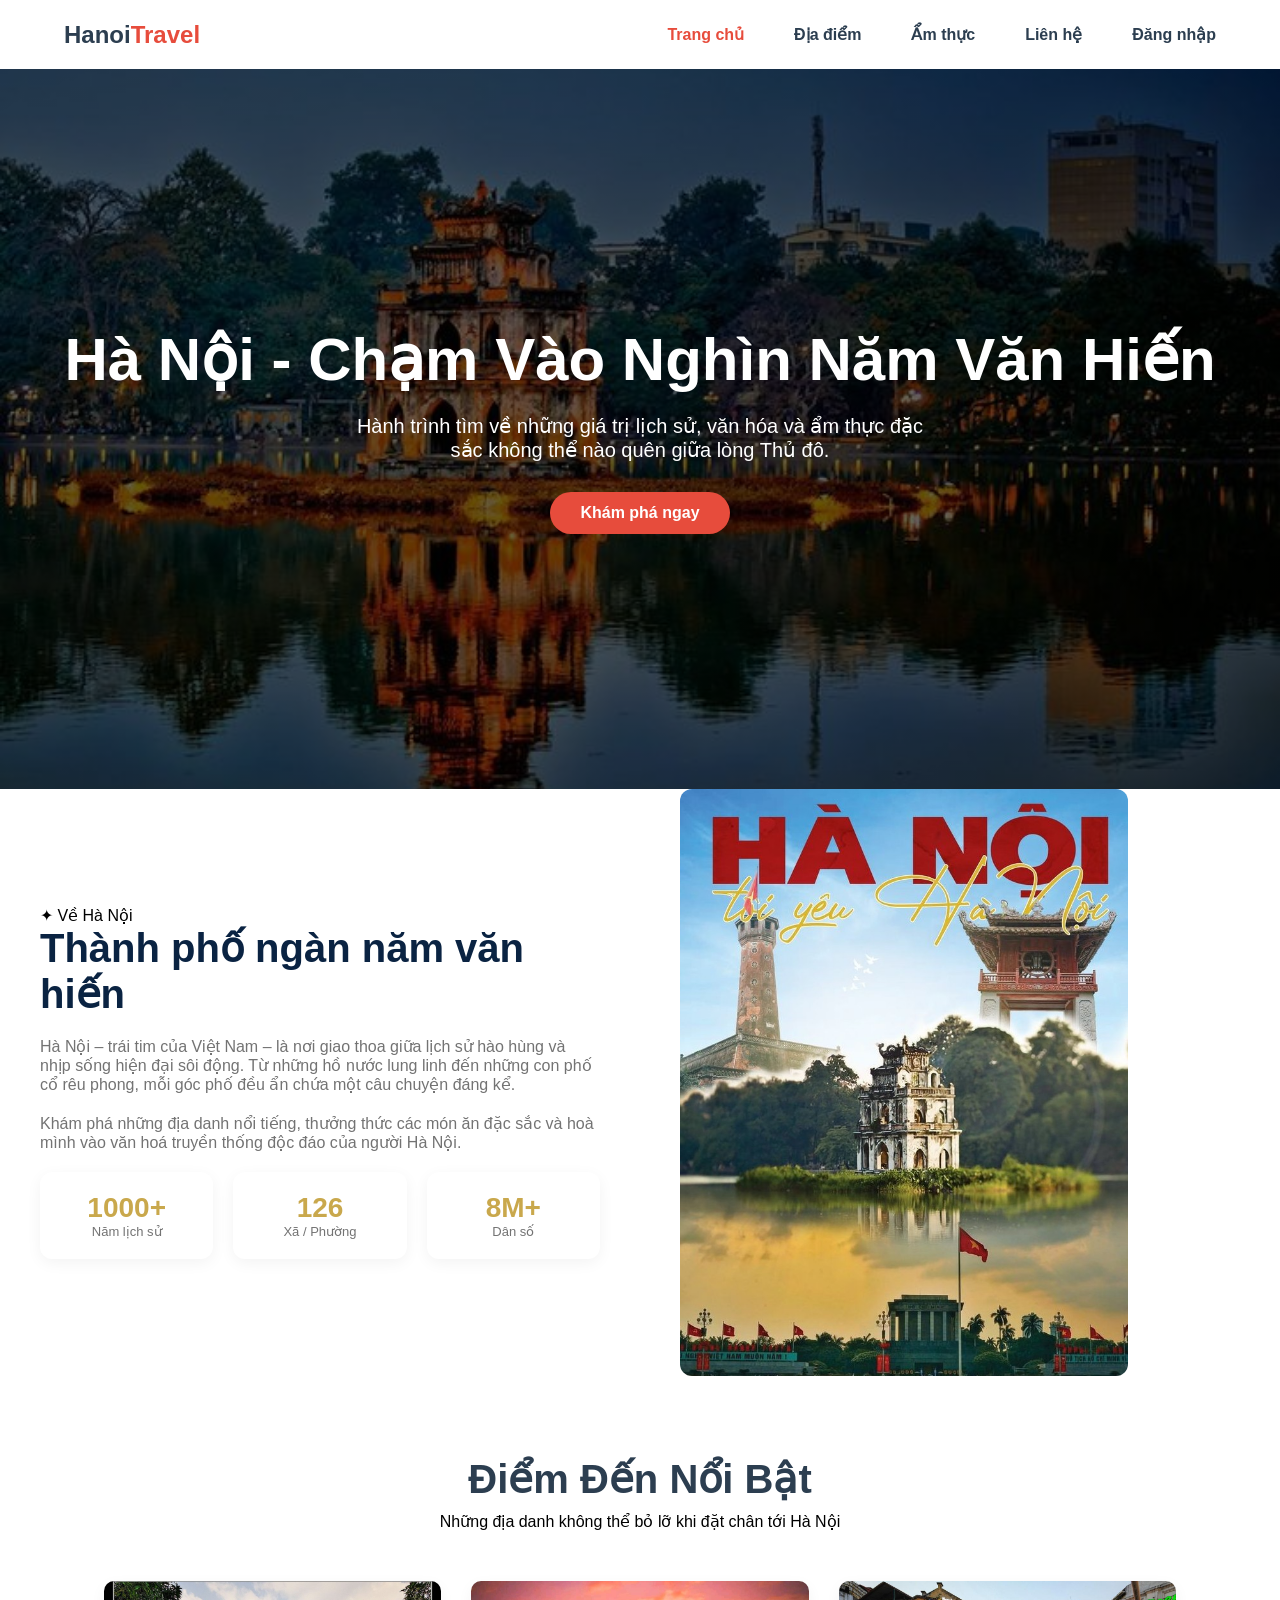
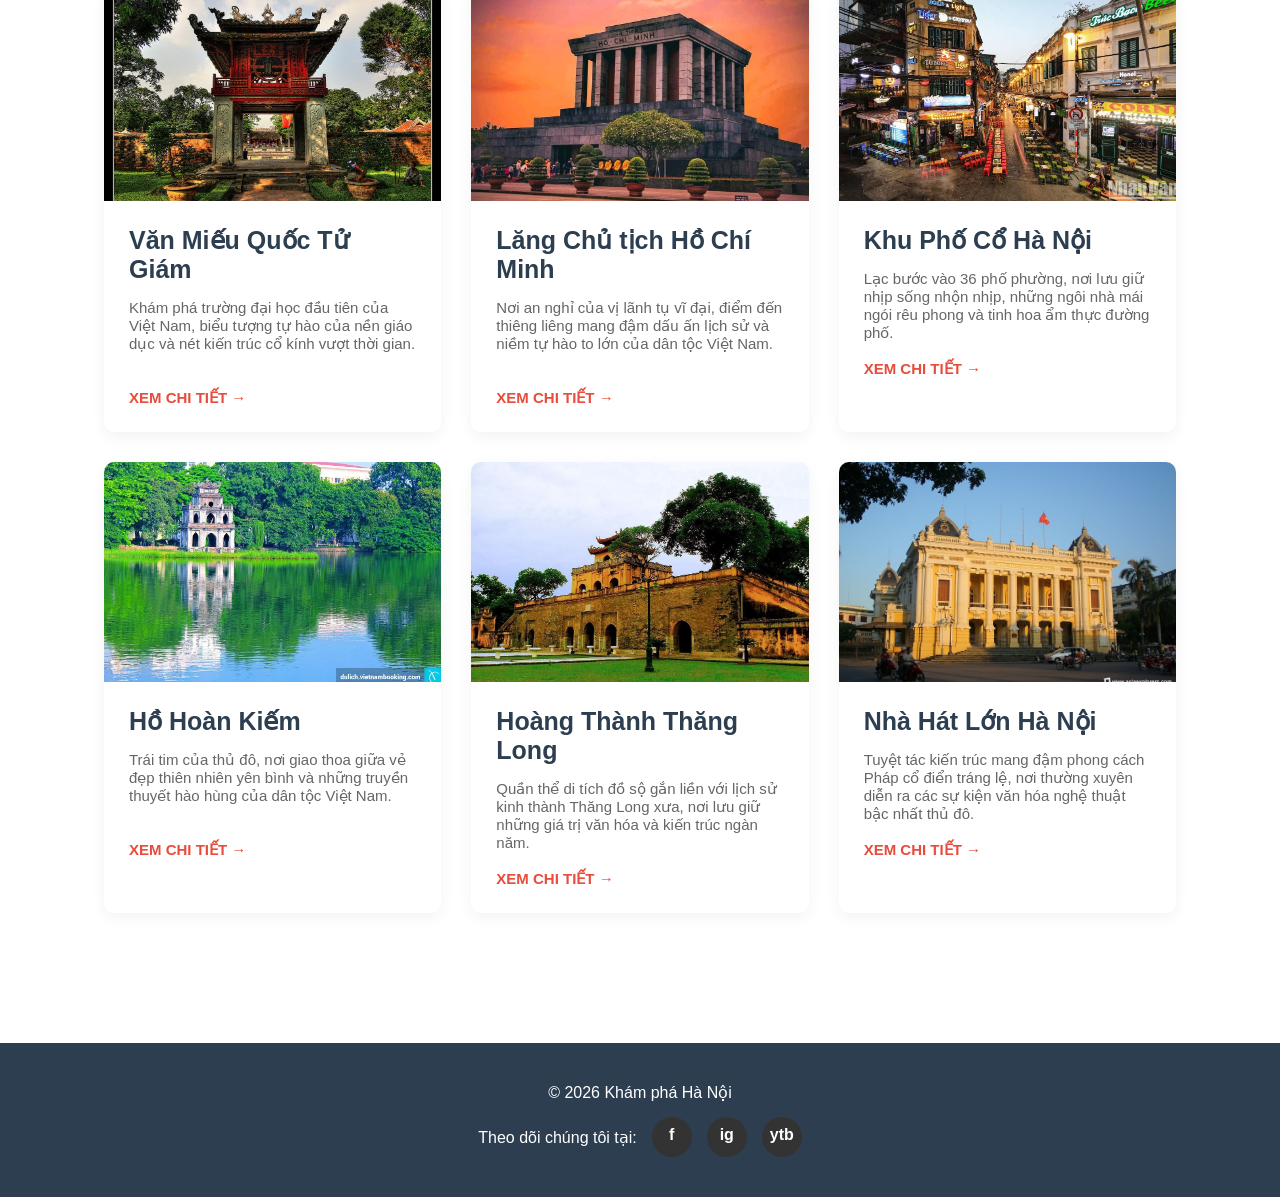
==== commit 4c004d57: "Update index.html" ====
--- a/index.html
+++ b/index.html
@@ -42,7 +42,7 @@
         <a href="#featured" class="nutkhampha">Khám phá ngay</a>
       </div>
     </section>
-    <section class="khu-vuc gioi-thieu">
+    <section class="gioithieu">
       <div class="khung">
         <div class="luoi-gioi-thieu">
           <div class="noi-dung">
